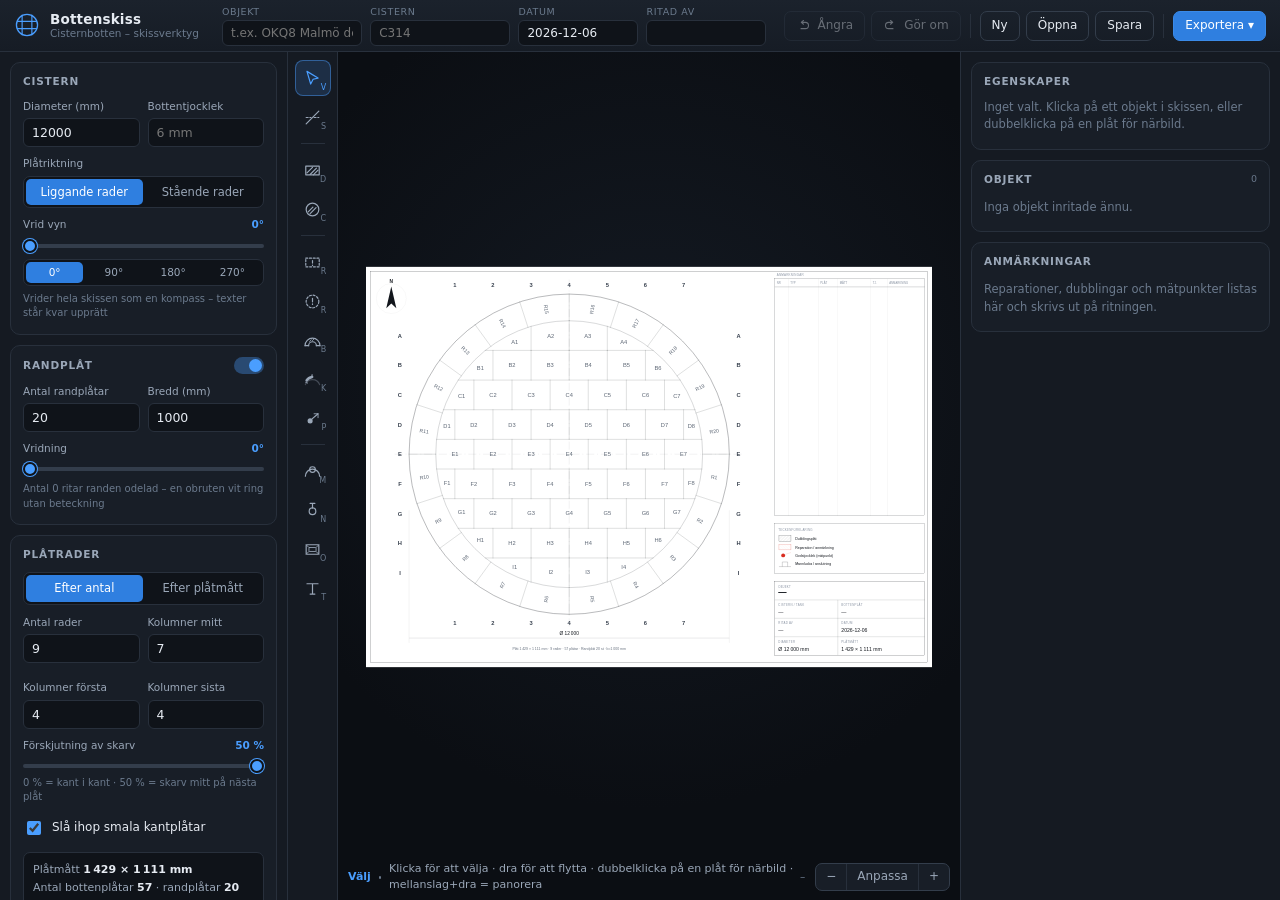
==== assets/sketches/bottenskiss/index.html @ b3e3cd71 "TRK ForceShot 2.0 Skärmklipp och bildredigering för provningsdokumentation, omskriven i Rust med egu" ====
<!DOCTYPE html>
<html lang="sv">
<head>
<meta charset="utf-8">
<meta name="viewport" content="width=device-width, initial-scale=1">
<title>Bottenskiss – cisternbottnar</title>
<link rel="stylesheet" href="css/app.css?v=6">
</head>
<body>

<div id="app">

  <!-- ============ TOPPRAD ============ -->
  <header class="topbar">
    <div class="brand">
      <svg viewBox="0 0 32 32" class="brand-mark" aria-hidden="true">
        <circle cx="16" cy="16" r="13" />
        <path d="M3.6 11.5h24.8M3.6 20.5h24.8M10 3.4v25.2M22 3.4v25.2" />
      </svg>
      <div class="brand-txt">
        <strong>Bottenskiss</strong>
        <span>Cisternbotten – skissverktyg</span>
      </div>
    </div>

    <div class="topfields">
      <label class="tf"><span>Objekt</span><input id="m-objekt" type="text" placeholder="t.ex. OKQ8 Malmö depå"></label>
      <label class="tf"><span>Cistern</span><input id="m-cistern" type="text" placeholder="C314"></label>
      <label class="tf sm"><span>Datum</span><input id="m-datum" type="text"></label>
      <label class="tf sm"><span>Ritad av</span><input id="m-ritad" type="text"></label>
    </div>

    <div class="topactions">
      <button class="btn ghost" id="b-undo" title="Ångra (Ctrl+Z)">
        <svg viewBox="0 0 24 24"><path d="M9 7H15a5 5 0 0 1 0 10H8"/><path d="M12 4 8.5 7 12 10"/></svg><span>Ångra</span>
      </button>
      <button class="btn ghost" id="b-redo" title="Gör om (Ctrl+Y)">
        <svg viewBox="0 0 24 24"><path d="M15 7H9a5 5 0 0 0 0 10h7"/><path d="M12 4 15.5 7 12 10"/></svg><span>Gör om</span>
      </button>
      <span class="sep"></span>
      <button class="btn ghost" id="b-new" title="Ny skiss">Ny</button>
      <button class="btn ghost" id="b-open" title="Öppna projekt (.botten.json)">Öppna</button>
      <button class="btn ghost" id="b-save" title="Spara projekt">Spara</button>
      <span class="sep"></span>
      <div class="menu-wrap">
        <button class="btn primary" id="b-export">Exportera ▾</button>
        <div class="menu" id="menu-export" hidden>
          <button data-ex="svg">SVG-fil (vektor)</button>
          <button data-ex="png">PNG-bild (hög upplösning)</button>
          <button data-ex="print">Skriv ut / PDF</button>
          <button data-ex="csv">Reparationstabell (CSV)</button>
        </div>
      </div>
    </div>
  </header>

  <!-- ============ VÄNSTERPANEL ============ -->
  <aside class="side left" id="side-left">
    <div class="side-scroll">

      <section class="pnl">
        <h3>Cistern</h3>
        <div class="grid2">
          <label class="fld"><span>Diameter (mm)</span><input id="c-dia" type="number" min="500" step="100" value="12000"></label>
          <label class="fld"><span>Bottentjocklek</span><input id="c-tjock" type="text" placeholder="6 mm"></label>
        </div>
        <label class="fld"><span>Plåtriktning</span>
          <div class="segmented" id="c-orient">
            <button data-v="h" class="on">Liggande rader</button>
            <button data-v="v">Stående rader</button>
          </div>
        </label>
        <label class="fld">
          <span>Vrid vyn <b id="v-rot-v">0°</b></span>
          <input id="v-rot" type="range" min="0" max="359" step="1" value="0">
          <div class="segmented tiny" id="v-rot-q">
            <button data-r="0">0°</button><button data-r="90">90°</button>
            <button data-r="180">180°</button><button data-r="270">270°</button>
          </div>
          <small class="hint">Vrider hela skissen som en kompass – texter står kvar upprätt</small>
        </label>
      </section>

      <section class="pnl">
        <h3>Randplåt <label class="switch"><input type="checkbox" id="r-on" checked><i></i></label></h3>
        <div id="r-body">
          <div class="grid2">
            <label class="fld"><span>Antal randplåtar</span><input id="r-count" type="number" min="0" max="400" value="20"></label>
            <label class="fld"><span>Bredd (mm)</span><input id="r-width" type="number" min="100" step="50" value="1000"></label>
          </div>
          <label class="fld"><span>Vridning <b id="r-rot-v">0°</b></span><input id="r-rot" type="range" min="0" max="360" step="1" value="0"></label>
          <small class="hint">Antal 0 ritar randen odelad – en obruten vit ring utan beteckning</small>
        </div>
      </section>

      <section class="pnl">
        <h3>Plåtrader</h3>
        <div class="segmented" id="l-mode" style="margin-bottom:10px">
          <button data-v="count" class="on">Efter antal</button>
          <button data-v="size">Efter plåtmått</button>
        </div>
        <div id="l-count-body">
          <div class="grid2">
            <label class="fld"><span>Antal rader</span><input id="l-rows" type="number" min="1" max="60" value="9"></label>
            <label class="fld"><span>Kolumner mitt</span><input id="l-mid" type="number" min="1" max="60" value="7"></label>
            <label class="fld"><span>Kolumner första</span><input id="l-first" type="number" min="1" max="60" value="4"></label>
            <label class="fld"><span>Kolumner sista</span><input id="l-last" type="number" min="1" max="60" value="4"></label>
          </div>
        </div>
        <div id="l-size-body" hidden>
          <div class="grid2">
            <label class="fld"><span>Plåtlängd (mm)</span><input id="l-plate-l" type="number" min="100" step="50" value="3000"></label>
            <label class="fld"><span>Plåtbredd (mm)</span><input id="l-plate-w" type="number" min="100" step="50" value="1500"></label>
          </div>
          <label class="fld"><span>Radernas läge</span>
            <div class="segmented" id="l-align">
              <button data-v="center" class="on">Rad över mitten</button>
              <button data-v="seam">Skarv i mitten</button>
            </div>
          </label>
        </div>
        <label class="fld">
          <span>Förskjutning av skarv <b id="l-stag-v">50 %</b></span>
          <input id="l-stagger" type="range" min="0" max="50" step="1" value="50">
          <small class="hint">0 % = kant i kant · 50 % = skarv mitt på nästa plåt</small>
        </label>
        <label class="chk"><input type="checkbox" id="l-merge" checked><span>Slå ihop smala kantplåtar</span></label>
        <div class="derived" id="l-derived"></div>
        <small class="hint" style="margin-top:8px">Dra i en skarv i skissen för att justera enskilda plåtmått.</small>
        <button class="btn ghost" id="l-reset-seams" style="width:100%;margin-top:6px;height:26px;font-size:11.5px">Nollställ handjusterade skarvar</button>
      </section>

      <section class="pnl">
        <h3>Radtabell <small>klicka ± för att styra varje rad</small></h3>
        <div class="rowtable" id="rowtable"></div>
      </section>

      <section class="pnl">
        <h3>Visning</h3>
        <label class="chk"><input type="checkbox" id="v-ids" checked><span>Plåtnummer</span></label>
        <label class="chk"><input type="checkbox" id="v-refs" checked><span>Rad-/kolumnreferenser</span></label>
        <label class="chk"><input type="checkbox" id="v-flip-rows"><span>Vänd bokstäverna – A nederst</span></label>
        <label class="chk"><input type="checkbox" id="v-flip-cols"><span>Vänd siffrorna – 1 till höger</span></label>
        <label class="chk"><input type="checkbox" id="v-sheet" checked><span>Ritningsram &amp; namnruta</span></label>
        <label class="chk"><input type="checkbox" id="v-table" checked><span>Anmärkningstabell på ritningen</span></label>
        <label class="chk"><input type="checkbox" id="v-north" checked><span>Norrpil</span></label>
        <label class="fld" style="margin-top:4px">
          <span>Norrpilens riktning <b id="v-north-rot-v">0°</b></span>
          <input id="v-north-rot" type="range" min="0" max="359" step="1" value="0">
          <small class="hint">Dra i pilen för att flytta den · Shift+dra för att vrida (Alt = fritt)</small>
        </label>
        <label class="chk"><input type="checkbox" id="v-dia" checked><span>Diametermått</span></label>
        <label class="chk"><input type="checkbox" id="v-plate" checked><span>Plåtmått &amp; sammanställning</span></label>
        <label class="chk"><input type="checkbox" id="v-snap" checked><span>Snäpp mot plåtskarvar</span></label>
        <button class="btn ghost" id="v-north-reset" style="width:100%;margin-top:8px;height:26px;font-size:11.5px">Återställ norrpilens läge</button>
      </section>

    </div>
  </aside>

  <!-- ============ SCEN ============ -->
  <main class="stage">
    <div class="toolrail" id="toolrail">
      <button class="tool on" data-tool="select" title="Välj / flytta (V)">
        <svg viewBox="0 0 24 24"><path d="M5 3l14 8.5-6.2 1.4L9.7 19 5 3z"/></svg><em>V</em></button>
      <button class="tool" data-tool="split" title="Klyv plåt – rita skarvstreck (S)">
        <svg viewBox="0 0 24 24"><path d="M4 20 20 4"/><path d="M4 12h6M14 12h6" class="dash"/></svg><em>S</em></button>
      <div class="rail-sep"></div>
      <button class="tool" data-tool="doubler" title="Dubbling – rektangel (D)">
        <svg viewBox="0 0 24 24"><rect x="3.5" y="6.5" width="17" height="11"/><path d="M5 15l7-7M9 17l8-8M13 17.5l6-6"/></svg><em>D</em></button>
      <button class="tool" data-tool="doubler-circle" title="Dubbling – rund (C)">
        <svg viewBox="0 0 24 24"><circle cx="12" cy="12" r="8"/><path d="M6.5 15l6-6M9 17.2l7.5-7.5"/></svg><em>C</em></button>
      <div class="rail-sep"></div>
      <button class="tool" data-tool="repair" title="Reparation – område (R)">
        <svg viewBox="0 0 24 24"><rect x="3.5" y="6.5" width="17" height="11" class="dash"/><path d="M12 9.5v3.2M12 15.2v.6"/></svg><em>R</em></button>
      <button class="tool" data-tool="repair-circle" title="Reparation – rund (Shift+R)">
        <svg viewBox="0 0 24 24"><circle cx="12" cy="12" r="8" class="dash"/><path d="M12 8v4.4M12 15v.8"/></svg><em>R</em></button>
      <button class="tool" data-tool="repair-ring" title="Reparation i randplåten (B) – dra längs ytterringen">
        <svg viewBox="0 0 24 24"><path d="M2.6 18.5a9.4 9.4 0 0 1 18.8 0"/><path d="M7.1 18.5a4.9 4.9 0 0 1 9.8 0"/><path d="M2.6 18.5h4.5M21.4 18.5h-4.5"/><path d="M8.4 13.2l2.1-2.1M11.9 12.1l2.1-2.1" class="thin"/></svg><em>B</em></button>
      <button class="tool" data-tool="repair-edge" title="Kant/svets (K) – markera på ytterlinjen mot mantelsvetsen">
        <svg viewBox="0 0 24 24"><path d="M3 18.5a9.5 9.5 0 0 1 18 0" opacity=".35"/><path d="M4.6 13.2a9.5 9.5 0 0 1 6.9-4.5" stroke-width="3.2" stroke-linecap="round"/><path d="M3.4 15.6l2.4.9M11 8.2l.5-2.5" class="thin"/></svg><em>K</em></button>
      <button class="tool" data-tool="point" title="Mätpunkt / godstjocklek (P)">
        <svg viewBox="0 0 24 24"><circle cx="9" cy="15" r="3.2" class="fill"/><path d="M11.5 12.5 19 6"/><path d="M14 6h5v5" class="thin"/></svg><em>P</em></button>
      <div class="rail-sep"></div>
      <button class="tool" data-tool="manhole" title="Mannlucka (M) – dra ut på kanten">
        <svg viewBox="0 0 24 24"><path d="M3 18a9 9 0 0 1 18 0"/><circle cx="12" cy="9.6" r="3.6"/></svg><em>M</em></button>
      <button class="tool" data-tool="nozzle" title="Anslutning / stuts (N)">
        <svg viewBox="0 0 24 24"><circle cx="12" cy="13" r="4.2"/><path d="M12 8.8V3M9 3h6"/></svg><em>N</em></button>
      <button class="tool" data-tool="sump" title="Potta (O) – dra upp och ändra storlek">
        <svg viewBox="0 0 24 24"><rect x="4" y="6" width="16" height="12" rx="1"/><rect x="7.5" y="9.5" width="9" height="5" rx="1" class="thin"/><path d="M4 6l3.5 3.5M20 6l-3.5 3.5M4 18l3.5-3.5M20 18l-3.5-3.5" class="thin"/></svg><em>O</em></button>
      <button class="tool" data-tool="text" title="Text / anteckning (T)">
        <svg viewBox="0 0 24 24"><path d="M5 6h14M12 6v13M9 19h6"/></svg><em>T</em></button>
    </div>

    <div class="canvas-wrap" id="canvas-wrap">
      <svg id="sheet" xmlns="http://www.w3.org/2000/svg"></svg>

      <div class="stage-hud">
        <div class="hud-left"><span id="hud-tool">Välj</span><span class="dot"></span><span id="hud-hint">Dra för att panorera · scrolla för att zooma</span></div>
        <div class="hud-right">
          <span id="hud-coord">–</span>
          <div class="zoomer">
            <button id="z-out" title="Zooma ut">−</button>
            <button id="z-fit" title="Anpassa (0)">Anpassa</button>
            <button id="z-in" title="Zooma in">+</button>
          </div>
        </div>
      </div>

      <div class="toast-wrap" id="toasts"></div>
    </div>
  </main>

  <!-- ============ HÖGERPANEL ============ -->
  <aside class="side right" id="side-right">
    <div class="side-scroll">
      <section class="pnl" id="pnl-props">
        <h3>Egenskaper</h3>
        <div id="props"><p class="empty">Inget valt. Klicka på ett objekt i skissen, eller dubbelklicka på en plåt för närbild.</p></div>
      </section>

      <section class="pnl">
        <h3>Objekt <small id="obj-count">0</small></h3>
        <div class="objlist" id="objlist"></div>
      </section>

      <section class="pnl">
        <h3>Anmärkningar</h3>
        <div class="notetable" id="notetable"></div>
      </section>
    </div>
  </aside>

</div>

<!-- ============ NÄRBILD (KORTVY) ============ -->
<div class="modal" id="plate-modal" hidden>
  <div class="modal-box">
    <header class="modal-head">
      <div>
        <h2 id="pv-title">Plåt</h2>
        <p id="pv-sub">–</p>
      </div>
      <div class="pv-tools" id="pv-tools">
        <button class="pvt on" data-pvt="select" title="Välj/flytta">Välj</button>
        <button class="pvt" data-pvt="rect" title="Rektangulär anmärkning">Rektangel</button>
        <button class="pvt" data-pvt="circle" title="Rund anmärkning">Cirkel</button>
        <button class="pvt" data-pvt="free" title="Frihand">Frihand</button>
        <button class="pvt" data-pvt="point" title="Mätpunkt">Mätpunkt</button>
        <button class="pvt" data-pvt="doubler" title="Dubbling">Dubbling</button>
      </div>
      <button class="x" id="pv-close" title="Stäng (Esc)">✕</button>
    </header>
    <div class="modal-body">
      <div class="pv-canvas"><svg id="pv-svg" xmlns="http://www.w3.org/2000/svg"></svg></div>
      <div class="pv-side">
        <div class="pv-readout" id="pv-readout"></div>
        <div id="pv-props"><p class="empty">Rita in en anmärkning på plåten, eller välj en befintlig.</p></div>
        <div class="pv-list" id="pv-list"></div>
      </div>
    </div>
  </div>
</div>

<!-- ============ DIALOG ============ -->
<div class="modal small" id="dlg" hidden>
  <div class="modal-box">
    <header class="modal-head"><h2 id="dlg-title">Uppgift</h2><button class="x" id="dlg-x">✕</button></header>
    <div class="modal-body col" id="dlg-body"></div>
    <footer class="modal-foot"><button class="btn ghost" id="dlg-cancel">Avbryt</button><button class="btn primary" id="dlg-ok">Klart</button></footer>
  </div>
</div>

<input type="file" id="file-input" accept=".json,.botten.json" hidden>

<script src="js/util.js?v=6"></script>
<script src="js/geometry.js?v=6"></script>
<script src="js/state.js?v=6"></script>
<script src="js/render.js?v=6"></script>
<script src="js/tools.js?v=6"></script>
<script src="js/panels.js?v=6"></script>
<script src="js/plateview.js?v=6"></script>
<script src="js/io.js?v=6"></script>
<script src="js/app.js?v=6"></script>
</body>
</html>
---- assets/sketches/bottenskiss/css/app.css ----
/* ==========================================================================
   Bottenskiss – gränssnitt
   ========================================================================== */
:root{
  --bg:#0f1319;
  --bg2:#151a22;
  --panel:#181e27;
  --panel2:#1e2530;
  --line:#28303c;
  --line2:#333d4b;
  --txt:#e6ebf2;
  --txt2:#9aa7b8;
  --txt3:#6b7a8d;
  --accent:#4a9eff;
  --accent2:#2f7fe0;
  --warn:#ffb020;
  --red:#ff5a5a;
  --green:#38c793;
  --shadow:0 10px 30px rgba(0,0,0,.45);
  --r:8px;
  --fs:13px;
}

*{box-sizing:border-box}
html,body{height:100%}
body{
  margin:0;font:var(--fs)/1.45 "Inter","Segoe UI",system-ui,-apple-system,sans-serif;
  background:var(--bg);color:var(--txt);overflow:hidden;
  -webkit-font-smoothing:antialiased;
}
button,input,select,textarea{font:inherit;color:inherit}
::selection{background:rgba(74,158,255,.35)}

#app{
  display:grid;height:100vh;
  grid-template-columns:288px 1fr 320px;
  grid-template-rows:52px 1fr;
  grid-template-areas:"top top top" "left stage right";
}

/* ---------------- topbar ---------------- */
.topbar{
  grid-area:top;display:flex;align-items:center;gap:18px;padding:0 14px;
  background:linear-gradient(180deg,#1b222c,#161c25);
  border-bottom:1px solid var(--line);z-index:20;
}
.brand{display:flex;align-items:center;gap:10px;min-width:190px}
.brand-mark{width:26px;height:26px;fill:none;stroke:var(--accent);stroke-width:1.4}
.brand-mark circle{stroke-width:1.6}
.brand-txt{display:flex;flex-direction:column;line-height:1.15}
.brand-txt strong{font-size:13.5px;letter-spacing:.2px}
.brand-txt span{font-size:10.5px;color:var(--txt3)}

.topfields{display:flex;gap:8px;flex:1;min-width:0}
.tf{display:flex;flex-direction:column;gap:2px;flex:1;min-width:70px;max-width:230px}
.tf.sm{max-width:120px}
.tf span{font-size:9.5px;text-transform:uppercase;letter-spacing:.6px;color:var(--txt3)}
.tf input{
  background:var(--bg);border:1px solid var(--line);border-radius:6px;
  padding:4px 8px;font-size:12px;height:26px;outline:none;width:100%;
}
.tf input:focus{border-color:var(--accent);box-shadow:0 0 0 2px rgba(74,158,255,.15)}

.topactions{display:flex;align-items:center;gap:6px}
.sep{width:1px;height:24px;background:var(--line);margin:0 3px}
.btn{
  display:inline-flex;align-items:center;gap:6px;height:30px;padding:0 11px;
  border:1px solid var(--line2);background:var(--panel2);border-radius:7px;
  cursor:pointer;font-size:12px;white-space:nowrap;transition:.13s;
}
.btn:hover{background:#28313f;border-color:#3d4a5b}
.btn:active{transform:translateY(1px)}
.btn.ghost{background:transparent}
.btn.ghost:hover{background:var(--panel2)}
.btn.primary{background:var(--accent2);border-color:#3a8ae8;color:#fff;font-weight:500}
.btn.primary:hover{background:#3a8ae8}
.btn[disabled]{opacity:.38;pointer-events:none}
.btn svg{width:15px;height:15px;fill:none;stroke:currentColor;stroke-width:1.7;stroke-linecap:round;stroke-linejoin:round}
.menu-wrap{position:relative}
.menu{
  position:absolute;right:0;top:36px;background:var(--panel);border:1px solid var(--line2);
  border-radius:9px;box-shadow:var(--shadow);padding:5px;min-width:210px;z-index:60;
}
.menu button{
  display:block;width:100%;text-align:left;background:none;border:0;padding:8px 10px;
  border-radius:6px;cursor:pointer;font-size:12.5px;
}
.menu button:hover{background:var(--panel2)}

/* ---------------- sidopaneler ---------------- */
.side{background:var(--bg2);overflow:hidden;display:flex;flex-direction:column}
.side.left{grid-area:left;border-right:1px solid var(--line)}
.side.right{grid-area:right;border-left:1px solid var(--line)}
.side-scroll{overflow-y:auto;overflow-x:hidden;padding:10px;display:flex;flex-direction:column;gap:10px}
.side-scroll::-webkit-scrollbar{width:9px}
.side-scroll::-webkit-scrollbar-thumb{background:#2b3441;border-radius:6px;border:2px solid var(--bg2)}
.side-scroll::-webkit-scrollbar-thumb:hover{background:#3a4658}

.pnl{background:var(--panel);border:1px solid var(--line);border-radius:10px;padding:11px 12px 13px}
.pnl h3{
  margin:0 0 10px;font-size:10.5px;letter-spacing:.8px;text-transform:uppercase;
  color:var(--txt2);display:flex;align-items:center;gap:8px;font-weight:600;
}
.pnl h3 small{font-size:9.5px;color:var(--txt3);text-transform:none;letter-spacing:0;font-weight:400;margin-left:auto}
.grid2{display:grid;grid-template-columns:1fr 1fr;gap:8px}
.fld{display:flex;flex-direction:column;gap:4px;margin-bottom:9px}
.fld:last-child{margin-bottom:0}
.fld>span{font-size:10.5px;color:var(--txt2);display:flex;justify-content:space-between;align-items:center}
.fld>span b{color:var(--accent);font-weight:600;font-size:10.5px}
.fld input[type=text],.fld input[type=number],.fld select,.fld textarea{
  background:var(--bg);border:1px solid var(--line);border-radius:6px;padding:5px 8px;
  font-size:12.5px;height:29px;outline:none;width:100%;
}
.fld textarea{height:auto;min-height:54px;resize:vertical;padding:6px 8px;line-height:1.4}
.fld input:focus,.fld select:focus,.fld textarea:focus{border-color:var(--accent);box-shadow:0 0 0 2px rgba(74,158,255,.15)}
.hint{color:var(--txt3);font-size:10px;margin-top:2px;display:block}

input[type=range]{
  -webkit-appearance:none;appearance:none;height:4px;background:var(--line2);border-radius:3px;outline:none;padding:0;margin:7px 0 2px;
}
input[type=range]::-webkit-slider-thumb{
  -webkit-appearance:none;width:14px;height:14px;border-radius:50%;background:var(--accent);
  cursor:pointer;border:2px solid #0f1319;box-shadow:0 0 0 1px var(--accent);
}
.chk{display:flex;align-items:center;gap:8px;padding:4px 0;cursor:pointer;font-size:12px;color:var(--txt)}
.chk input{accent-color:var(--accent);width:14px;height:14px;cursor:pointer}
.switch{margin-left:auto;position:relative;display:inline-flex;cursor:pointer}
.switch input{position:absolute;opacity:0;width:0;height:0}
.switch i{width:30px;height:17px;background:var(--line2);border-radius:10px;position:relative;transition:.16s;display:block}
.switch i:after{content:"";position:absolute;left:2px;top:2px;width:13px;height:13px;border-radius:50%;background:#8593a6;transition:.16s}
.switch input:checked + i{background:rgba(74,158,255,.35)}
.switch input:checked + i:after{left:15px;background:var(--accent)}

.segmented{display:flex;background:var(--bg);border:1px solid var(--line);border-radius:7px;padding:2px;gap:2px}
.segmented button{
  flex:1;background:none;border:0;padding:5px 6px;border-radius:5px;cursor:pointer;
  font-size:11.5px;color:var(--txt2);transition:.13s;
}
.segmented button:hover{color:var(--txt)}
.segmented button.on{background:var(--accent2);color:#fff}
.segmented.tiny{margin-top:5px}
.segmented.tiny button{font-size:10.5px;padding:3px 4px}

.derived{
  margin-top:10px;padding:8px 9px;background:var(--bg);border:1px solid var(--line);
  border-radius:7px;font-size:11px;color:var(--txt2);line-height:1.65;
}
.derived b{color:var(--txt);font-weight:600}
.derived .warn{color:var(--warn)}

/* radtabell */
.rowtable{display:flex;flex-direction:column;gap:3px;max-height:250px;overflow:auto}
.rowtable::-webkit-scrollbar{width:8px}
.rowtable::-webkit-scrollbar-thumb{background:#2b3441;border-radius:6px}
.rrow{
  display:grid;grid-template-columns:26px 1fr auto auto auto;align-items:center;gap:5px;
  background:var(--bg);border:1px solid var(--line);border-radius:6px;padding:3px 4px 3px 7px;font-size:11.5px;
}
.rrow.locked{border-color:rgba(74,158,255,.45);background:rgba(74,158,255,.06)}
.rrow .rl{font-weight:600;color:var(--accent)}
.rrow .rc{color:var(--txt2);font-size:10.5px}
.rrow button{
  width:20px;height:20px;border-radius:4px;border:1px solid var(--line2);background:var(--panel2);
  cursor:pointer;font-size:12px;line-height:1;display:flex;align-items:center;justify-content:center;color:var(--txt2);
}
.rrow button:hover{background:#2d3644;color:var(--txt)}
.rrow .lk{font-size:9px}
.rrow.locked .lk{color:var(--accent);border-color:rgba(74,158,255,.5)}

/* objektlista */
.objlist{display:flex;flex-direction:column;gap:3px;max-height:280px;overflow:auto}
.objlist::-webkit-scrollbar{width:8px}
.objlist::-webkit-scrollbar-thumb{background:#2b3441;border-radius:6px}
.orow{
  display:flex;align-items:center;gap:8px;padding:5px 7px;border-radius:6px;cursor:pointer;
  border:1px solid transparent;font-size:12px;
}
.orow:hover{background:var(--panel2)}
.orow.on{background:rgba(74,158,255,.13);border-color:rgba(74,158,255,.4)}
.orow .swatch{width:9px;height:9px;border-radius:2px;flex:none}
.orow .nm{flex:1;overflow:hidden;text-overflow:ellipsis;white-space:nowrap}
.orow .meta{font-size:10px;color:var(--txt3);white-space:nowrap}
.orow .del{opacity:0;background:none;border:0;cursor:pointer;color:var(--txt3);padding:0 2px;font-size:13px}
.orow:hover .del{opacity:1}
.orow .del:hover{color:var(--red)}
.empty{color:var(--txt3);font-size:11.5px;margin:2px 0;line-height:1.5}

/* anmärkningstabell */
.notetable{font-size:11px;max-height:240px;overflow:auto}
.notetable table{width:100%;border-collapse:collapse}
.notetable th{
  text-align:left;color:var(--txt3);font-weight:500;font-size:9.5px;text-transform:uppercase;
  letter-spacing:.5px;padding:3px 4px;border-bottom:1px solid var(--line);position:sticky;top:0;background:var(--panel);
}
.notetable td{padding:4px;border-bottom:1px solid rgba(40,48,60,.6);vertical-align:top}
.notetable tr{cursor:pointer}
.notetable tr:hover td{background:var(--panel2)}
.notetable .n{color:var(--accent);font-weight:600}

/* ---------------- scen ---------------- */
.stage{grid-area:stage;position:relative;display:flex;min-width:0;background:#0b0e13}
.toolrail{
  width:50px;background:var(--bg2);border-right:1px solid var(--line);
  display:flex;flex-direction:column;align-items:center;padding:8px 0;gap:3px;z-index:10;
}
.tool{
  width:36px;height:36px;border-radius:8px;border:1px solid transparent;background:none;
  cursor:pointer;display:flex;align-items:center;justify-content:center;position:relative;color:var(--txt2);transition:.13s;
}
.tool svg{width:19px;height:19px;fill:none;stroke:currentColor;stroke-width:1.5;stroke-linecap:round;stroke-linejoin:round}
.tool svg .dash{stroke-dasharray:2.5 2.2}
.tool svg .thin{stroke-width:1.1}
.tool svg .fill{fill:currentColor;stroke:none}
.tool:hover{background:var(--panel2);color:var(--txt)}
.tool.on{background:rgba(74,158,255,.16);border-color:rgba(74,158,255,.45);color:var(--accent)}
.tool em{
  position:absolute;right:3px;bottom:1px;font-size:8px;font-style:normal;color:var(--txt3);
  letter-spacing:.3px;
}
.tool.on em{color:var(--accent)}
.rail-sep{width:24px;height:1px;background:var(--line);margin:5px 0}

.canvas-wrap{flex:1;position:relative;overflow:hidden;background:
  radial-gradient(circle at 50% 40%, #141a23 0%, #0b0e13 70%)}
#sheet{position:absolute;inset:0;width:100%;height:100%;display:block;cursor:default;touch-action:none}
#sheet.pan{cursor:grab}
#sheet.panning{cursor:grabbing}
#sheet.draw{cursor:crosshair}

.stage-hud{
  position:absolute;left:0;right:0;bottom:0;display:flex;justify-content:space-between;align-items:center;
  padding:7px 10px;pointer-events:none;font-size:11px;color:var(--txt2);
  background:linear-gradient(0deg,rgba(11,14,19,.92),rgba(11,14,19,0));
}
.hud-left{display:flex;align-items:center;gap:8px}
.hud-left #hud-tool{color:var(--accent);font-weight:600}
.hud-left .dot{width:3px;height:3px;border-radius:50%;background:var(--txt3)}
.hud-right{display:flex;align-items:center;gap:10px;pointer-events:auto}
#hud-coord{font-variant-numeric:tabular-nums;color:var(--txt3);font-size:10.5px}
.zoomer{display:flex;background:var(--panel);border:1px solid var(--line2);border-radius:7px;overflow:hidden}
.zoomer button{background:none;border:0;padding:4px 10px;cursor:pointer;color:var(--txt2);font-size:12px}
.zoomer button:hover{background:var(--panel2);color:var(--txt)}
.zoomer button + button{border-left:1px solid var(--line)}

.toast-wrap{position:absolute;top:12px;left:50%;transform:translateX(-50%);display:flex;flex-direction:column;gap:6px;pointer-events:none;z-index:30}
.toast{
  background:rgba(24,30,39,.96);border:1px solid var(--line2);border-radius:8px;padding:7px 13px;
  font-size:12px;box-shadow:var(--shadow);animation:tin .2s ease;backdrop-filter:blur(6px);
}
.toast.ok{border-color:rgba(56,199,147,.5)}
.toast.warn{border-color:rgba(255,176,32,.5)}
@keyframes tin{from{opacity:0;transform:translateY(-6px)}}

/* ---------------- modaler ---------------- */
.modal{position:fixed;inset:0;background:rgba(6,9,13,.72);z-index:100;display:flex;align-items:center;justify-content:center;backdrop-filter:blur(3px)}
.modal[hidden]{display:none}
.modal-box{
  background:var(--panel);border:1px solid var(--line2);border-radius:14px;box-shadow:0 24px 70px rgba(0,0,0,.6);
  width:min(1220px,94vw);height:min(820px,92vh);display:flex;flex-direction:column;overflow:hidden;
  animation:min .18s ease;
}
.modal.small .modal-box{width:min(430px,92vw);height:auto}
@keyframes min{from{opacity:0;transform:scale(.985) translateY(6px)}}
.modal-head{display:flex;align-items:center;gap:16px;padding:12px 14px;border-bottom:1px solid var(--line);background:var(--panel2)}
.modal-head h2{margin:0;font-size:15px;font-weight:600}
.modal-head p{margin:1px 0 0;font-size:11px;color:var(--txt3)}
.modal-head .x{margin-left:auto;background:none;border:0;color:var(--txt2);font-size:15px;cursor:pointer;padding:4px 8px;border-radius:6px}
.modal-head .x:hover{background:var(--panel);color:var(--txt)}
.pv-tools{display:flex;gap:3px;background:var(--bg);border:1px solid var(--line);border-radius:8px;padding:3px}
.pvt{background:none;border:0;padding:5px 11px;border-radius:6px;cursor:pointer;font-size:11.5px;color:var(--txt2)}
.pvt:hover{color:var(--txt);background:var(--panel2)}
.pvt.on{background:var(--accent2);color:#fff}
.modal-body{flex:1;display:flex;min-height:0}
.modal-body.col{flex-direction:column;padding:14px;gap:10px}
.modal-foot{padding:11px 14px;border-top:1px solid var(--line);display:flex;justify-content:flex-end;gap:8px;background:var(--panel2)}
.pv-canvas{flex:1;position:relative;background:#0b0e13;overflow:hidden}
#pv-svg{position:absolute;inset:0;width:100%;height:100%;touch-action:none}
.pv-side{width:300px;border-left:1px solid var(--line);display:flex;flex-direction:column;overflow:auto;padding:12px;gap:12px}
.pv-readout{
  background:var(--bg);border:1px solid var(--line);border-radius:8px;padding:9px 10px;font-size:11px;
  color:var(--txt2);line-height:1.7;font-variant-numeric:tabular-nums;
}
.pv-readout b{color:var(--txt)}
.pv-list{display:flex;flex-direction:column;gap:3px}

/* ---------------- utskrift ---------------- */
@media print{
  body{background:#fff}
  #app,.modal{display:none !important}
  #print-host{display:block !important}
}
#print-host{display:none;position:fixed;inset:0;background:#fff;z-index:999}
#print-host svg{width:100%;height:100%}
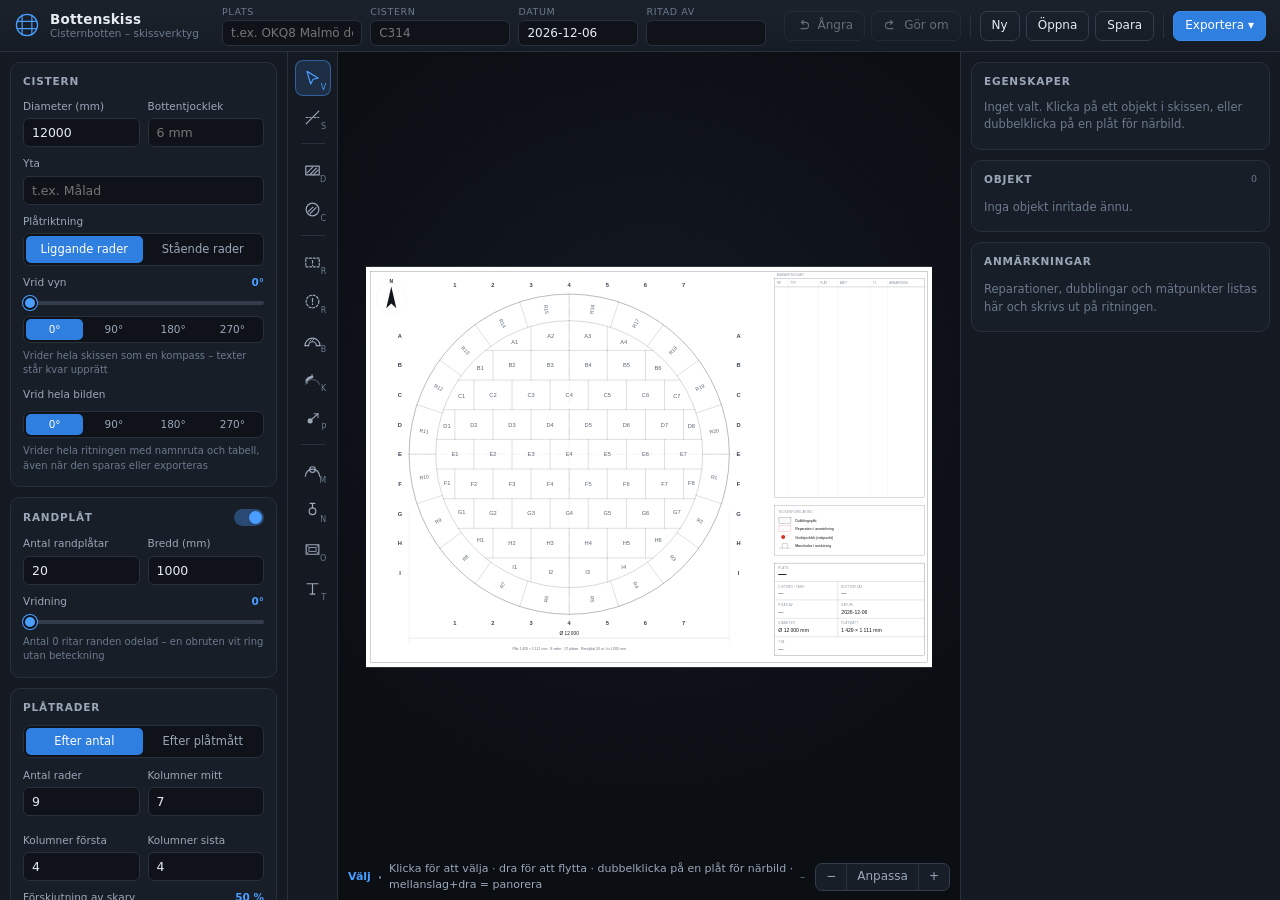
==== commit 9f4f9467: "Version 2.2.12: bottenskissen får Plats, Yta, vridbara rutor och vridning av hela bilden - Rubriken " ====
--- a/assets/sketches/bottenskiss/index.html
+++ b/assets/sketches/bottenskiss/index.html
@@ -4,7 +4,7 @@
 <meta charset="utf-8">
 <meta name="viewport" content="width=device-width, initial-scale=1">
 <title>Bottenskiss – cisternbottnar</title>
-<link rel="stylesheet" href="css/app.css?v=6">
+<link rel="stylesheet" href="css/app.css?v=7">
 </head>
 <body>
 
@@ -24,7 +24,7 @@
     </div>
 
     <div class="topfields">
-      <label class="tf"><span>Objekt</span><input id="m-objekt" type="text" placeholder="t.ex. OKQ8 Malmö depå"></label>
+      <label class="tf"><span>Plats</span><input id="m-objekt" type="text" placeholder="t.ex. OKQ8 Malmö depå"></label>
       <label class="tf"><span>Cistern</span><input id="m-cistern" type="text" placeholder="C314"></label>
       <label class="tf sm"><span>Datum</span><input id="m-datum" type="text"></label>
       <label class="tf sm"><span>Ritad av</span><input id="m-ritad" type="text"></label>
@@ -64,6 +64,12 @@
           <label class="fld"><span>Diameter (mm)</span><input id="c-dia" type="number" min="500" step="100" value="12000"></label>
           <label class="fld"><span>Bottentjocklek</span><input id="c-tjock" type="text" placeholder="6 mm"></label>
         </div>
+        <label class="fld"><span>Yta</span><input id="c-yta" type="text" list="yta-list" placeholder="t.ex. Målad">
+          <datalist id="yta-list">
+            <option value="Målad"></option><option value="Omålad"></option><option value="Blästrad"></option>
+            <option value="Belagd"></option><option value="Laminerad"></option>
+          </datalist>
+        </label>
         <label class="fld"><span>Plåtriktning</span>
           <div class="segmented" id="c-orient">
             <button data-v="h" class="on">Liggande rader</button>
@@ -78,6 +84,14 @@
             <button data-r="180">180°</button><button data-r="270">270°</button>
           </div>
           <small class="hint">Vrider hela skissen som en kompass – texter står kvar upprätt</small>
+        </label>
+        <label class="fld">
+          <span>Vrid hela bilden</span>
+          <div class="segmented tiny" id="v-page-q">
+            <button data-r="0">0°</button><button data-r="90">90°</button>
+            <button data-r="180">180°</button><button data-r="270">270°</button>
+          </div>
+          <small class="hint">Vrider hela ritningen med namnruta och tabell, även när den sparas eller exporteras</small>
         </label>
       </section>
 
@@ -273,14 +287,14 @@
 
 <input type="file" id="file-input" accept=".json,.botten.json" hidden>
 
-<script src="js/util.js?v=6"></script>
-<script src="js/geometry.js?v=6"></script>
-<script src="js/state.js?v=6"></script>
-<script src="js/render.js?v=6"></script>
-<script src="js/tools.js?v=6"></script>
-<script src="js/panels.js?v=6"></script>
-<script src="js/plateview.js?v=6"></script>
-<script src="js/io.js?v=6"></script>
-<script src="js/app.js?v=6"></script>
+<script src="js/util.js?v=7"></script>
+<script src="js/geometry.js?v=7"></script>
+<script src="js/state.js?v=7"></script>
+<script src="js/render.js?v=7"></script>
+<script src="js/tools.js?v=7"></script>
+<script src="js/panels.js?v=7"></script>
+<script src="js/plateview.js?v=7"></script>
+<script src="js/io.js?v=7"></script>
+<script src="js/app.js?v=7"></script>
 </body>
 </html>
